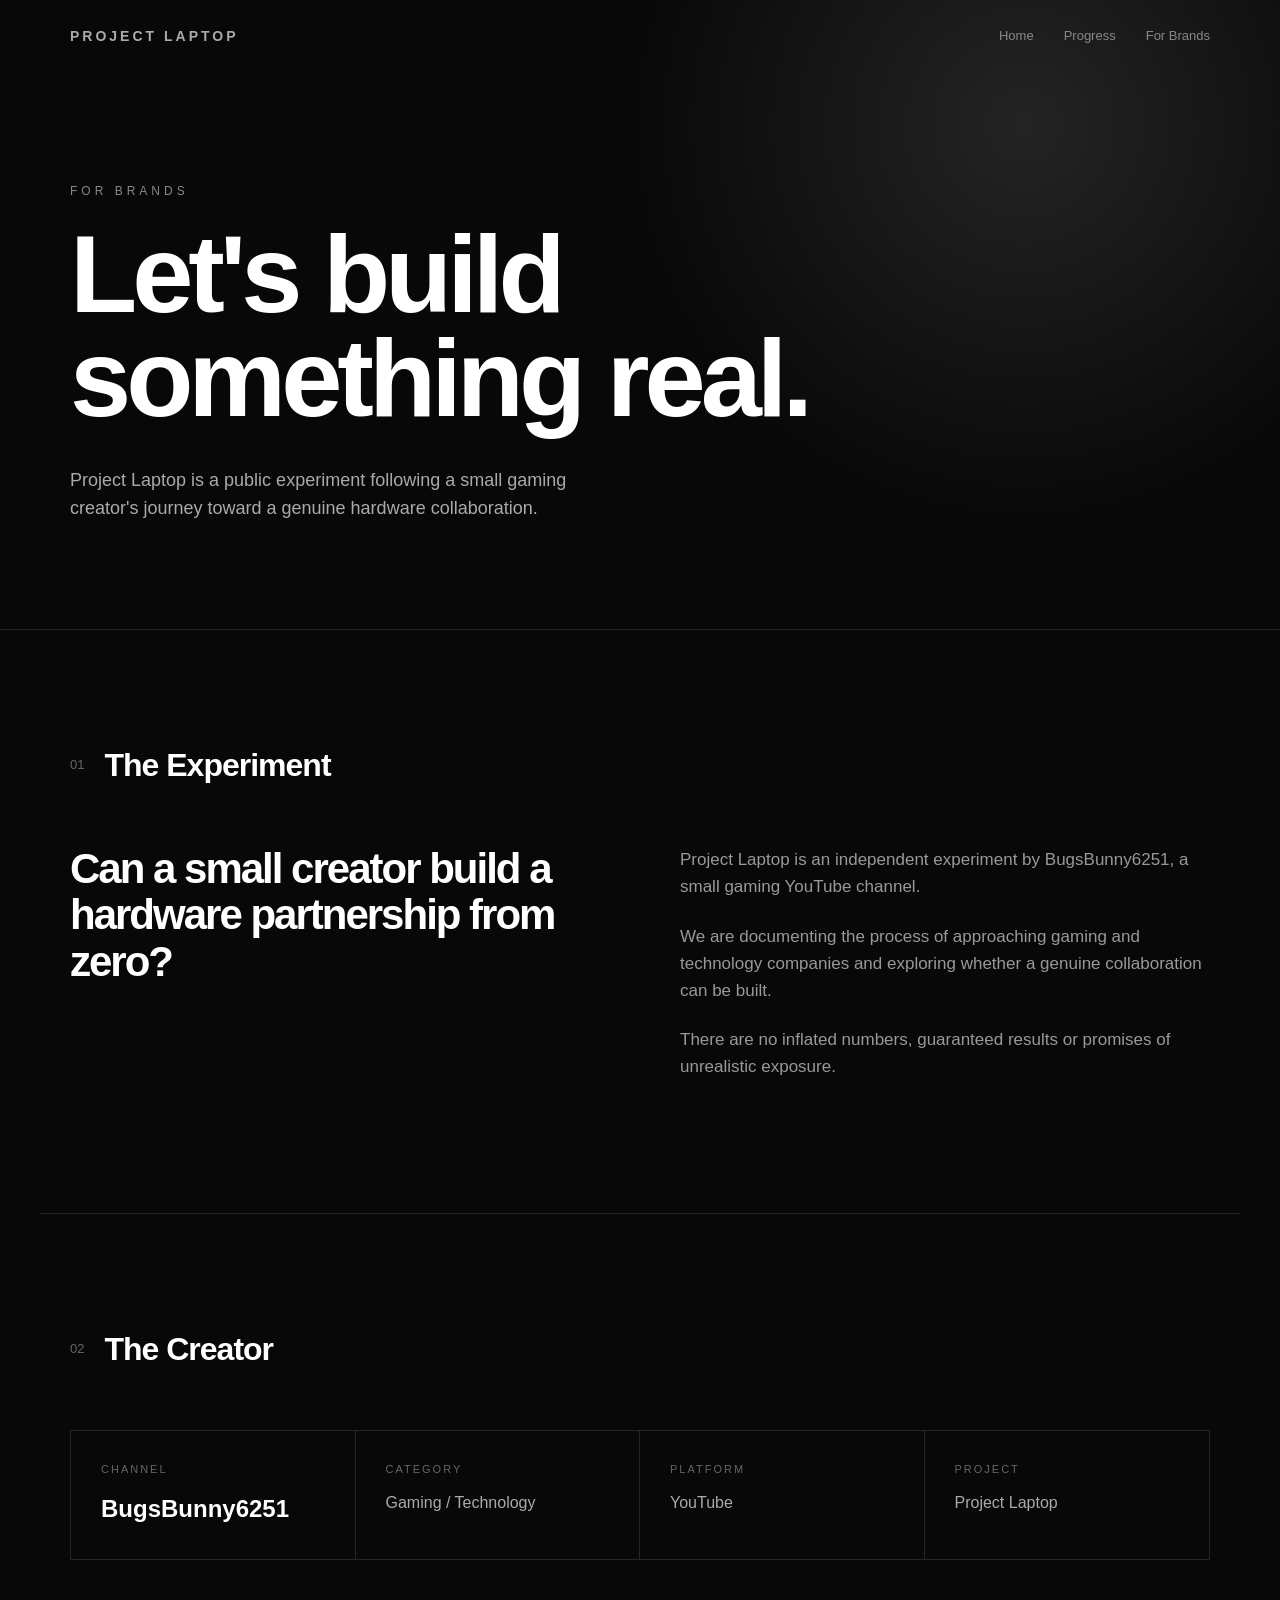
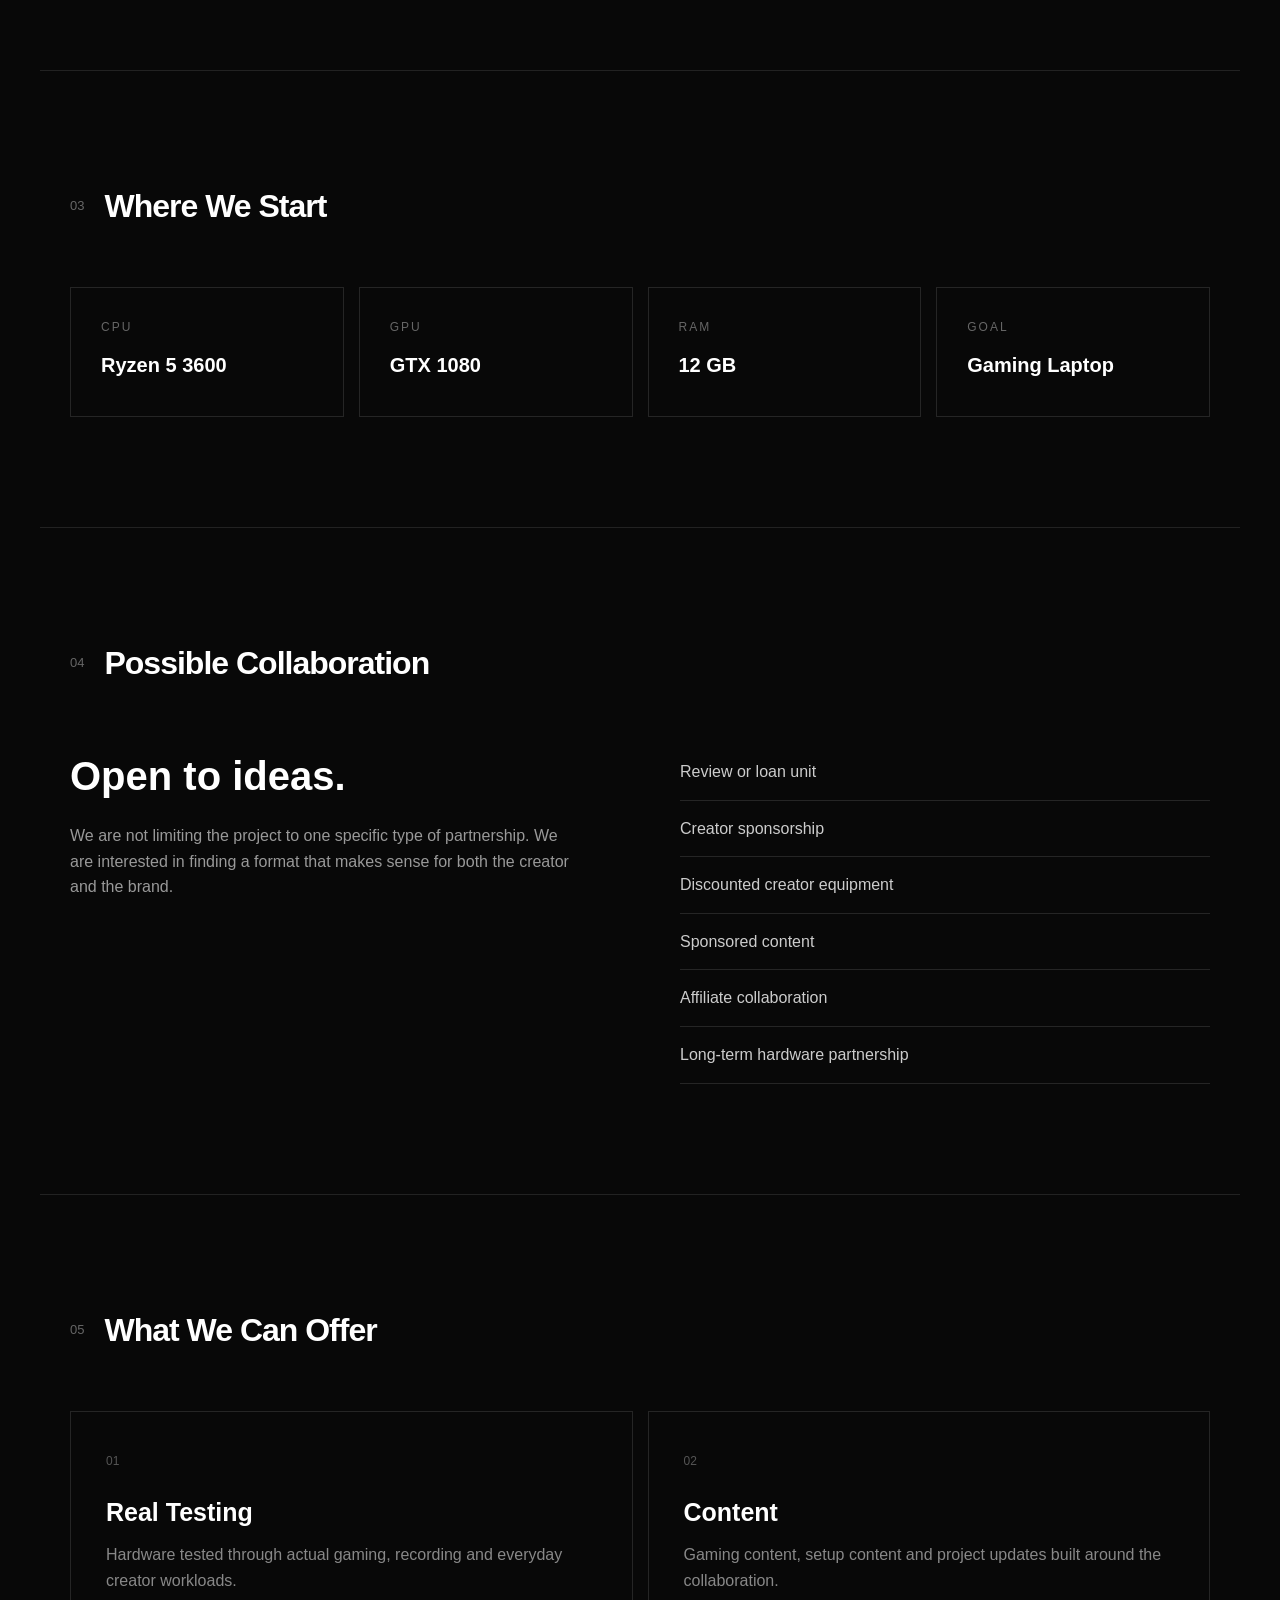
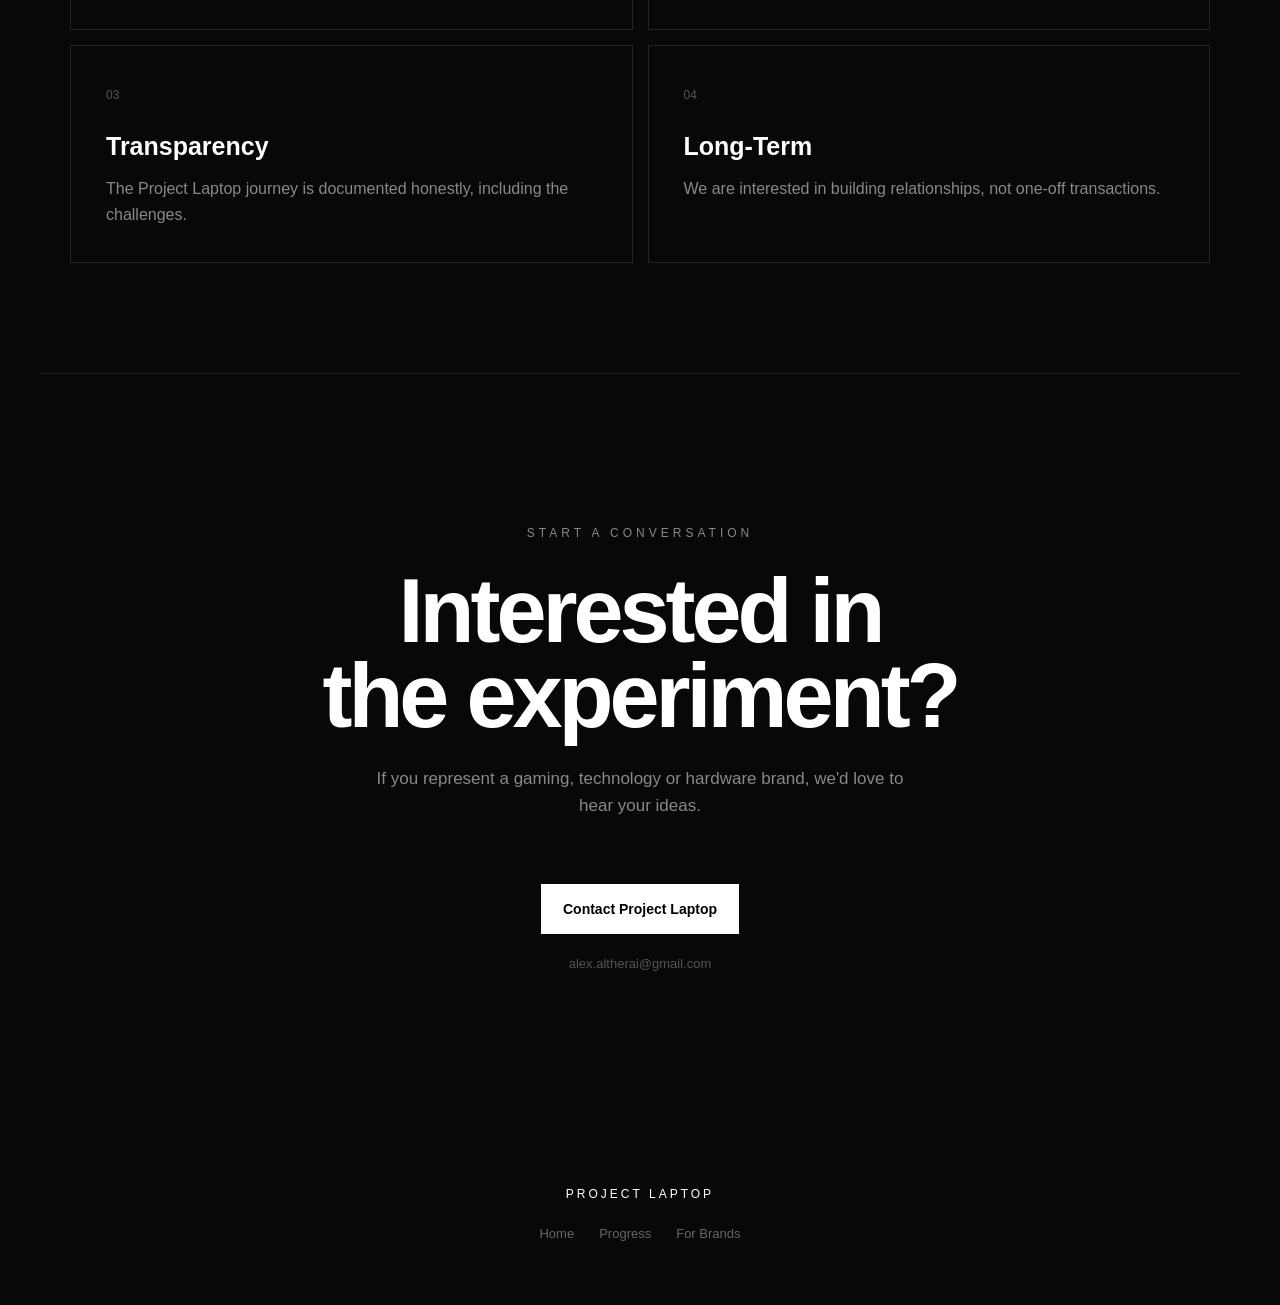
==== brands.html @ 0e4c595e "Add brand and progress pages" ====
<!DOCTYPE html>
<html lang="en">
<head>
    <meta charset="UTF-8">
    <meta name="viewport" content="width=device-width, initial-scale=1.0">

    <title>For Brands — Project Laptop</title>

    <meta
        name="description"
        content="Project Laptop — a small gaming creator looking to build genuine hardware collaborations."
    >

    <link rel="stylesheet" href="style.css">
</head>

<body>

    <header class="page-header">

        <nav class="navbar">
            <a href="index.html" class="logo">PROJECT LAPTOP</a>

            <div class="nav-links">
                <a href="index.html">Home</a>
                <a href="progress.html">Progress</a>
                <a href="brands.html">For Brands</a>
            </div>
        </nav>

        <div class="page-hero">

            <p class="eyebrow">FOR BRANDS</p>

            <h1>
                Let's build<br>
                something real.
            </h1>

            <p class="hero-text">
                Project Laptop is a public experiment following a small
                gaming creator's journey toward a genuine hardware
                collaboration.
            </p>

        </div>

    </header>


    <main>

        <!-- INTRO -->

        <section class="section">

            <div class="section-title">
                <span>01</span>
                <h2>The Experiment</h2>
            </div>

            <div class="two-column">

                <div>
                    <h3 class="large-heading">
                        Can a small creator build a hardware partnership
                        from zero?
                    </h3>
                </div>

                <div class="text-column">

                    <p>
                        Project Laptop is an independent experiment by
                        BugsBunny6251, a small gaming YouTube channel.
                    </p>

                    <p>
                        We are documenting the process of approaching
                        gaming and technology companies and exploring
                        whether a genuine collaboration can be built.
                    </p>

                    <p>
                        There are no inflated numbers, guaranteed results
                        or promises of unrealistic exposure.
                    </p>

                </div>

            </div>

        </section>


        <!-- CREATOR -->

        <section class="section">

            <div class="section-title">
                <span>02</span>
                <h2>The Creator</h2>
            </div>

            <div class="creator-card">

                <div>
                    <span class="card-label">CHANNEL</span>
                    <h3>BugsBunny6251</h3>
                </div>

                <div>
                    <span class="card-label">CATEGORY</span>
                    <p>Gaming / Technology</p>
                </div>

                <div>
                    <span class="card-label">PLATFORM</span>
                    <p>YouTube</p>
                </div>

                <div>
                    <span class="card-label">PROJECT</span>
                    <p>Project Laptop</p>
                </div>

            </div>

        </section>


        <!-- CURRENT SETUP -->

        <section class="section">

            <div class="section-title">
                <span>03</span>
                <h2>Where We Start</h2>
            </div>

            <div class="setup-grid">

                <div class="setup-card">
                    <span>CPU</span>
                    <strong>Ryzen 5 3600</strong>
                </div>

                <div class="setup-card">
                    <span>GPU</span>
                    <strong>GTX 1080</strong>
                </div>

                <div class="setup-card">
                    <span>RAM</span>
                    <strong>12 GB</strong>
                </div>

                <div class="setup-card">
                    <span>Goal</span>
                    <strong>Gaming Laptop</strong>
                </div>

            </div>

        </section>


        <!-- COLLABORATION -->

        <section class="section">

            <div class="section-title">
                <span>04</span>
                <h2>Possible Collaboration</h2>
            </div>

            <div class="target">

                <div>

                    <h3>Open to ideas.</h3>

                    <p>
                        We are not limiting the project to one specific
                        type of partnership. We are interested in finding
                        a format that makes sense for both the creator
                        and the brand.
                    </p>

                </div>

                <ul>

                    <li>Review or loan unit</li>
                    <li>Creator sponsorship</li>
                    <li>Discounted creator equipment</li>
                    <li>Sponsored content</li>
                    <li>Affiliate collaboration</li>
                    <li>Long-term hardware partnership</li>

                </ul>

            </div>

        </section>


        <!-- WHAT WE CAN OFFER -->

        <section class="section">

            <div class="section-title">
                <span>05</span>
                <h2>What We Can Offer</h2>
            </div>

            <div class="offer-grid">

                <div class="offer-card">
                    <span>01</span>
                    <h3>Real Testing</h3>
                    <p>
                        Hardware tested through actual gaming,
                        recording and everyday creator workloads.
                    </p>
                </div>

                <div class="offer-card">
                    <span>02</span>
                    <h3>Content</h3>
                    <p>
                        Gaming content, setup content and project
                        updates built around the collaboration.
                    </p>
                </div>

                <div class="offer-card">
                    <span>03</span>
                    <h3>Transparency</h3>
                    <p>
                        The Project Laptop journey is documented
                        honestly, including the challenges.
                    </p>
                </div>

                <div class="offer-card">
                    <span>04</span>
                    <h3>Long-Term</h3>
                    <p>
                        We are interested in building relationships,
                        not one-off transactions.
                    </p>
                </div>

            </div>

        </section>


        <!-- CONTACT -->

        <section class="contact-section">

            <p class="eyebrow">START A CONVERSATION</p>

            <h2>
                Interested in<br>
                the experiment?
            </h2>

            <p>
                If you represent a gaming, technology or hardware brand,
                we'd love to hear your ideas.
            </p>

            <a
                class="button"
                href="mailto:alex.altherai@gmail.com?subject=Project%20Laptop%20Collaboration"
            >
                Contact Project Laptop
            </a>

            <p class="email-display">
                alex.altherai@gmail.com
            </p>

        </section>

    </main>


    <footer>

        <p>PROJECT LAPTOP</p>

        <div class="footer-links">
            <a href="index.html">Home</a>
            <a href="progress.html">Progress</a>
            <a href="brands.html">For Brands</a>
        </div>

    </footer>

</body>
</html>
---- style.css ----
* {
    margin: 0;
    padding: 0;
    box-sizing: border-box;
}

html {
    scroll-behavior: smooth;
}

body {
    font-family: Arial, Helvetica, sans-serif;
    background: #080808;
    color: #ffffff;
    line-height: 1.6;
}

a {
    color: inherit;
    text-decoration: none;
}


/* HERO */

.hero {
    min-height: 100vh;
    background:
        radial-gradient(circle at 80% 20%, #242424 0%, transparent 35%),
        #080808;
    border-bottom: 1px solid #222;
}

.navbar {
    max-width: 1200px;
    margin: auto;
    padding: 25px 30px;

    display: flex;
    justify-content: space-between;
    align-items: center;
}

.logo {
    font-size: 14px;
    font-weight: 800;
    letter-spacing: 3px;
}

.navbar a {
    font-size: 14px;
    color: #aaa;
}

.navbar a:hover {
    color: #fff;
}

.hero-content {
    max-width: 1200px;
    margin: auto;
    padding: 150px 30px 100px;
}

.eyebrow {
    font-size: 12px;
    letter-spacing: 4px;
    color: #888;
    margin-bottom: 20px;
}

h1 {
    font-size: clamp(55px, 9vw, 110px);
    line-height: 0.95;
    letter-spacing: -5px;
    max-width: 900px;
}

.hero-text {
    max-width: 550px;
    margin-top: 35px;
    color: #aaa;
    font-size: 18px;
}

.button {
    display: inline-block;
    margin-top: 35px;
    padding: 14px 22px;

    background: #fff;
    color: #000;

    font-size: 14px;
    font-weight: bold;
}

.button:hover {
    background: #ddd;
}


/* SECTIONS */

.section {
    max-width: 1200px;
    margin: auto;
    padding: 110px 30px;
    border-bottom: 1px solid #222;
}

.section-title {
    display: flex;
    gap: 20px;
    align-items: center;
    margin-bottom: 55px;
}

.section-title span {
    color: #666;
    font-size: 13px;
}

.section-title h2 {
    font-size: 32px;
    letter-spacing: -1px;
}


/* SETUP */

.setup-grid {
    display: grid;
    grid-template-columns: repeat(4, 1fr);
    gap: 15px;
}

.setup-card {
    border: 1px solid #252525;
    padding: 30px;
    min-height: 130px;
}

.setup-card span {
    display: block;
    color: #666;
    font-size: 12px;
    text-transform: uppercase;
    letter-spacing: 2px;
    margin-bottom: 12px;
}

.setup-card strong {
    font-size: 20px;
}


/* TARGET */

.target {
    display: grid;
    grid-template-columns: 1fr 1fr;
    gap: 80px;
}

.target h3 {
    font-size: 40px;
    margin-bottom: 15px;
}

.target p {
    color: #999;
    max-width: 500px;
}

.target ul {
    list-style: none;
}

.target li {
    border-bottom: 1px solid #252525;
    padding: 15px 0;
    color: #ccc;
}


/* STATS */

.stats {
    display: grid;
    grid-template-columns: repeat(5, 1fr);
    border-top: 1px solid #252525;
    border-bottom: 1px solid #252525;
}

.stat {
    padding: 35px 20px;
    border-right: 1px solid #252525;
}

.stat:last-child {
    border-right: none;
}

.stat strong {
    display: block;
    font-size: 48px;
    letter-spacing: -2px;
}

.stat span {
    color: #777;
    font-size: 12px;
    text-transform: uppercase;
    letter-spacing: 1px;
}


/* TABLE */

.table-wrapper {
    overflow-x: auto;
}

table {
    width: 100%;
    border-collapse: collapse;
}

th,
td {
    text-align: left;
    padding: 20px 15px;
    border-bottom: 1px solid #252525;
}

th {
    color: #666;
    font-size: 11px;
    text-transform: uppercase;
    letter-spacing: 1px;
}

td {
    color: #ccc;
}


/* ABOUT */

.about {
    max-width: 850px;
    margin-left: auto;
    margin-right: auto;
}

.about p {
    color: #999;
    font-size: 18px;
    margin-bottom: 20px;
}


/* FOOTER */

footer {
    padding: 60px 30px;
    text-align: center;
    color: #666;
}

footer p {
    color: #fff;
    letter-spacing: 3px;
    font-size: 12px;
    margin-bottom: 10px;
}

footer a {
    font-size: 13px;
}


/* MOBILE */

@media (max-width: 800px) {

    .setup-grid {
        grid-template-columns: 1fr 1fr;
    }

    .target {
        grid-template-columns: 1fr;
        gap: 40px;
    }

    .stats {
        grid-template-columns: 1fr 1fr;
    }

    .stat {
        border-bottom: 1px solid #252525;
    }

    h1 {
        letter-spacing: -3px;
    }

}

@media (max-width: 500px) {

    .setup-grid {
        grid-template-columns: 1fr;
    }

    .stats {
        grid-template-columns: 1fr;
    }

    .hero-content {
        padding-top: 100px;
    }

    h1 {
        font-size: 55px;
    }

}
/* =========================================
   PROJECT LAPTOP - ADDITIONAL PAGES
========================================= */

.page-header {
    min-height: 70vh;
    background:
        radial-gradient(circle at 80% 20%, #242424 0%, transparent 35%),
        #080808;
    border-bottom: 1px solid #222;
}

.page-hero {
    max-width: 1200px;
    margin: auto;
    padding: 110px 30px 100px;
}

.nav-links {
    display: flex;
    gap: 30px;
}

.nav-links a {
    color: #888;
    font-size: 13px;
}

.nav-links a:hover {
    color: #fff;
}

.two-column {
    display: grid;
    grid-template-columns: 1fr 1fr;
    gap: 80px;
}

.large-heading {
    font-size: 42px;
    line-height: 1.1;
    letter-spacing: -2px;
}

.text-column p {
    color: #999;
    font-size: 17px;
    margin-bottom: 22px;
}

.creator-card {
    display: grid;
    grid-template-columns: repeat(4, 1fr);
    border: 1px solid #252525;
}

.creator-card > div {
    padding: 30px;
    border-right: 1px solid #252525;
}

.creator-card > div:last-child {
    border-right: none;
}

.creator-card h3 {
    font-size: 24px;
}

.creator-card p {
    color: #aaa;
}

.card-label {
    display: block;
    color: #666;
    font-size: 11px;
    text-transform: uppercase;
    letter-spacing: 2px;
    margin-bottom: 12px;
}

.offer-grid {
    display: grid;
    grid-template-columns: repeat(2, 1fr);
    gap: 15px;
}

.offer-card {
    border: 1px solid #252525;
    padding: 35px;
}

.offer-card > span {
    color: #555;
    font-size: 12px;
}

.offer-card h3 {
    margin: 20px 0 10px;
    font-size: 25px;
}

.offer-card p {
    color: #888;
}

.contact-section {
    text-align: center;
    max-width: 900px;
    margin: auto;
    padding: 150px 30px;
}

.contact-section h2 {
    font-size: clamp(50px, 8vw, 90px);
    line-height: .95;
    letter-spacing: -4px;
    margin: 25px 0;
}

.contact-section > p:not(.eyebrow):not(.email-display) {
    max-width: 550px;
    margin: 0 auto 30px;
    color: #888;
    font-size: 17px;
}

.email-display {
    margin-top: 20px;
    color: #555;
    font-size: 13px;
}

.footer-links {
    display: flex;
    justify-content: center;
    gap: 25px;
    margin-top: 20px;
}

.footer-links a {
    color: #666;
    font-size: 13px;
}

.footer-links a:hover {
    color: #fff;
}

.timeline {
    border-left: 1px solid #333;
    margin-left: 10px;
}

.timeline-item {
    display: grid;
    grid-template-columns: 60px 1fr;
    gap: 25px;
    padding: 0 0 55px 30px;
    position: relative;
}

.timeline-item > span {
    position: absolute;
    left: -11px;
    top: 0;

    width: 21px;
    height: 21px;

    display: flex;
    justify-content: center;
    align-items: center;

    background: #080808;
    border: 1px solid #555;

    font-size: 8px;
}

.timeline-item h3 {
    font-size: 22px;
    margin-bottom: 5px;
}

.timeline-item p {
    color: #777;
}


/* RESPONSIVE */

@media (max-width: 800px) {

    .nav-links {
        gap: 12px;
    }

    .two-column {
        grid-template-columns: 1fr;
        gap: 40px;
    }

    .creator-card {
        grid-template-columns: 1fr 1fr;
    }

    .creator-card > div:nth-child(2) {
        border-right: none;
    }

    .creator-card > div:nth-child(-n+2) {
        border-bottom: 1px solid #252525;
    }

    .offer-grid {
        grid-template-columns: 1fr;
    }

}

@media (max-width: 500px) {

    .navbar {
        align-items: flex-start;
    }

    .nav-links {
        flex-direction: column;
        gap: 5px;
        text-align: right;
    }

    .page-hero {
        padding-top: 80px;
    }

    .creator-card {
        grid-template-columns: 1fr;
    }

    .creator-card > div {
        border-right: none;
        border-bottom: 1px solid #252525;
    }

    .creator-card > div:last-child {
        border-bottom: none;
    }

}
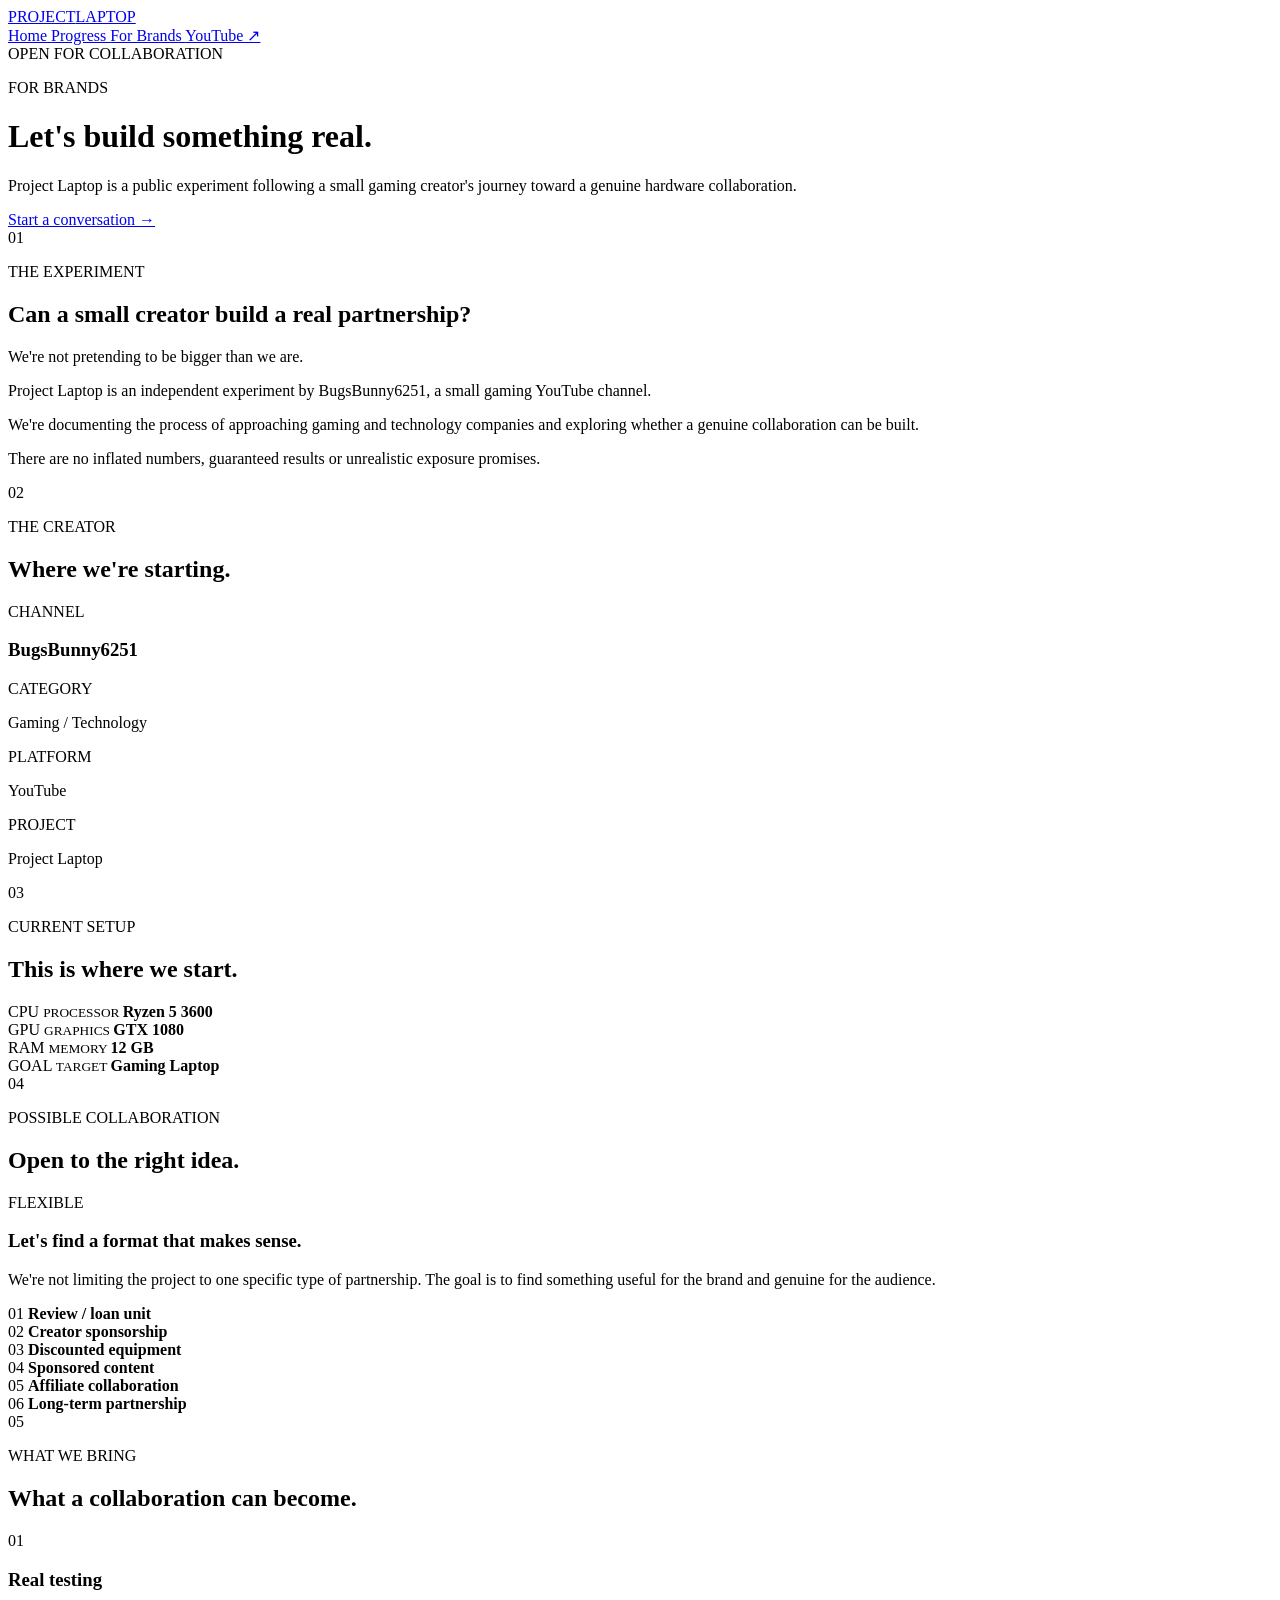
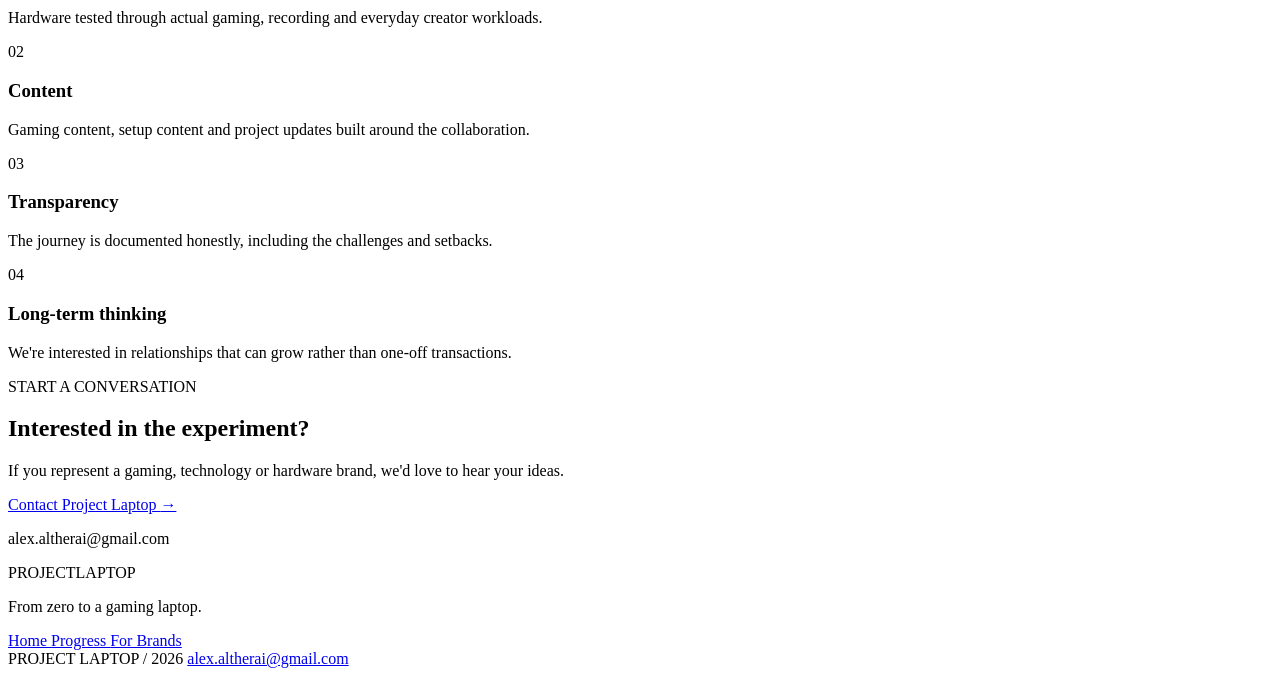
==== commit 6c81928d: "Project Laptop V2 redesign and live dashboard" ====
--- a/brands.html
+++ b/brands.html
@@ -1,48 +1,73 @@
-<!DOCTYPE html>
-<html lang="en">
-<head>
-    <meta charset="UTF-8">
-    <meta name="viewport" content="width=device-width, initial-scale=1.0">
-
-    <title>For Brands — Project Laptop</title>
-
-    <meta
-        name="description"
-        content="Project Laptop — a small gaming creator looking to build genuine hardware collaborations."
-    >
-
-    <link rel="stylesheet" href="style.css">
 </head>
 
+
 <body>
 
+
     <header class="page-header">
 
         <nav class="navbar">
-            <a href="index.html" class="logo">PROJECT LAPTOP</a>
+
+            <a href="index.html" class="logo">
+                PROJECT<span>LAPTOP</span>
+            </a>
 
             <div class="nav-links">
-                <a href="index.html">Home</a>
-                <a href="progress.html">Progress</a>
-                <a href="brands.html">For Brands</a>
-            </div>
+
+                <a href="index.html">
+                    Home
+                </a>
+
+                <a href="progress.html">
+                    Progress
+                </a>
+
+                <a href="brands.html" class="active">
+                    For Brands
+                </a>
+
+                <a
+                    href="https://www.youtube.com/@bugsbunny6251"
+                    target="_blank"
+                    rel="noopener noreferrer"
+                >
+                    YouTube ↗
+                </a>
+
+            </div>
+
         </nav>
 
+
         <div class="page-hero">
 
-            <p class="eyebrow">FOR BRANDS</p>
+            <div class="hero-badge">
+                OPEN FOR COLLABORATION
+            </div>
+
+            <p class="eyebrow">
+                FOR BRANDS
+            </p>
 
             <h1>
-                Let's build<br>
-                something real.
+                Let's build
+                <span>something real.</span>
             </h1>
 
             <p class="hero-text">
-                Project Laptop is a public experiment following a small
-                gaming creator's journey toward a genuine hardware
-                collaboration.
+                Project Laptop is a public experiment following
+                a small gaming creator's journey toward a genuine
+                hardware collaboration.
             </p>
 
+            <a
+                class="button button-primary"
+                href="mailto:alex.altherai@gmail.com?subject=Project%20Laptop%20Collaboration"
+            >
+                Start a conversation
+                <span>→</span>
+            </a>
+
         </div>
 
     </header>
@@ -50,23 +75,44 @@
 
     <main>
 
-        <!-- INTRO -->
+
+        <!-- EXPERIMENT -->
 
         <section class="section">
 
             <div class="section-title">
-                <span>01</span>
-                <h2>The Experiment</h2>
-            </div>
+
+                <div class="section-number">
+                    01
+                </div>
+
+                <div>
+
+                    <p class="eyebrow">
+                        THE EXPERIMENT
+                    </p>
+
+                    <h2>
+                        Can a small creator
+                        build a real partnership?
+                    </h2>
+
+                </div>
+
+            </div>
+
 
             <div class="two-column">
 
                 <div>
-                    <h3 class="large-heading">
-                        Can a small creator build a hardware partnership
-                        from zero?
-                    </h3>
-                </div>
+
+                    <p class="large-heading">
+                        We're not pretending
+                        to be bigger than we are.
+                    </p>
+
+                </div>
+
 
                 <div class="text-column">
 
@@ -76,14 +122,14 @@
                     </p>
 
                     <p>
-                        We are documenting the process of approaching
+                        We're documenting the process of approaching
                         gaming and technology companies and exploring
                         whether a genuine collaboration can be built.
                     </p>
 
                     <p>
                         There are no inflated numbers, guaranteed results
-                        or promises of unrealistic exposure.
+                        or unrealistic exposure promises.
                     </p>
 
                 </div>
@@ -98,30 +144,77 @@
         <section class="section">
 
             <div class="section-title">
-                <span>02</span>
-                <h2>The Creator</h2>
-            </div>
+
+                <div class="section-number">
+                    02
+                </div>
+
+                <div>
+
+                    <p class="eyebrow">
+                        THE CREATOR
+                    </p>
+
+                    <h2>
+                        Where we're starting.
+                    </h2>
+
+                </div>
+
+            </div>
+
 
             <div class="creator-card">
 
                 <div>
-                    <span class="card-label">CHANNEL</span>
-                    <h3>BugsBunny6251</h3>
-                </div>
-
-                <div>
-                    <span class="card-label">CATEGORY</span>
-                    <p>Gaming / Technology</p>
-                </div>
-
-                <div>
-                    <span class="card-label">PLATFORM</span>
-                    <p>YouTube</p>
-                </div>
-
-                <div>
-                    <span class="card-label">PROJECT</span>
-                    <p>Project Laptop</p>
+
+                    <span class="card-label">
+                        CHANNEL
+                    </span>
+
+                    <h3>
+                        BugsBunny6251
+                    </h3>
+
+                </div>
+
+
+                <div>
+
+                    <span class="card-label">
+                        CATEGORY
+                    </span>
+
+                    <p>
+                        Gaming / Technology
+                    </p>
+
+                </div>
+
+
+                <div>
+
+                    <span class="card-label">
+                        PLATFORM
+                    </span>
+
+                    <p>
+                        YouTube
+                    </p>
+
+                </div>
+
+
+                <div>
+
+                    <span class="card-label">
+                        PROJECT
+                    </span>
+
+                    <p>
+                        Project Laptop
+                    </p>
+
                 </div>
 
             </div>
@@ -134,30 +227,93 @@
         <section class="section">
 
             <div class="section-title">
-                <span>03</span>
-                <h2>Where We Start</h2>
-            </div>
+
+                <div class="section-number">
+                    03
+                </div>
+
+                <div>
+
+                    <p class="eyebrow">
+                        CURRENT SETUP
+                    </p>
+
+                    <h2>
+                        This is where we start.
+                    </h2>
+
+                </div>
+
+            </div>
+
 
             <div class="setup-grid">
 
                 <div class="setup-card">
-                    <span>CPU</span>
-                    <strong>Ryzen 5 3600</strong>
-                </div>
+
+                    <span class="setup-icon">
+                        CPU
+                    </span>
+
+                    <small>
+                        PROCESSOR
+                    </small>
+
+                    <strong>
+                        Ryzen 5 3600
+                    </strong>
+
+                </div>
+
 
                 <div class="setup-card">
-                    <span>GPU</span>
-                    <strong>GTX 1080</strong>
-                </div>
+
+                    <span class="setup-icon">
+                        GPU
+                    </span>
+
+                    <small>
+                        GRAPHICS
+                    </small>
+
+                    <strong>
+                        GTX 1080
+                    </strong>
+
+                </div>
+
 
                 <div class="setup-card">
-                    <span>RAM</span>
-                    <strong>12 GB</strong>
-                </div>
-
-                <div class="setup-card">
-                    <span>Goal</span>
-                    <strong>Gaming Laptop</strong>
+
+                    <span class="setup-icon">
+                        RAM
+                    </span>
+
+                    <small>
+                        MEMORY
+                    </small>
+
+                    <strong>
+                        12 GB
+                    </strong>
+
+                </div>
+
+
+                <div class="setup-card highlight-card">
+
+                    <span class="setup-icon">
+                        GOAL
+                    </span>
+
+                    <small>
+                        TARGET
+                    </small>
+
+                    <strong>
+                        Gaming Laptop
+                    </strong>
+
                 </div>
 
             </div>
@@ -170,87 +326,233 @@
         <section class="section">
 
             <div class="section-title">
-                <span>04</span>
-                <h2>Possible Collaboration</h2>
-            </div>
-
-            <div class="target">
-
-                <div>
-
-                    <h3>Open to ideas.</h3>
-
-                    <p>
-                        We are not limiting the project to one specific
-                        type of partnership. We are interested in finding
-                        a format that makes sense for both the creator
-                        and the brand.
-                    </p>
-
-                </div>
-
-                <ul>
-
-                    <li>Review or loan unit</li>
-                    <li>Creator sponsorship</li>
-                    <li>Discounted creator equipment</li>
-                    <li>Sponsored content</li>
-                    <li>Affiliate collaboration</li>
-                    <li>Long-term hardware partnership</li>
-
-                </ul>
+
+                <div class="section-number">
+                    04
+                </div>
+
+                <div>
+
+                    <p class="eyebrow">
+                        POSSIBLE COLLABORATION
+                    </p>
+
+                    <h2>
+                        Open to the right idea.
+                    </h2>
+
+                </div>
+
+            </div>
+
+
+            <div class="target-layout">
+
+                <div class="target-intro">
+
+                    <div class="target-tag">
+                        FLEXIBLE
+                    </div>
+
+                    <h3>
+                        Let's find a format
+                        that makes sense.
+                    </h3>
+
+                    <p>
+                        We're not limiting the project to one specific
+                        type of partnership. The goal is to find something
+                        useful for the brand and genuine for the audience.
+                    </p>
+
+                </div>
+
+
+                <div class="spec-list">
+
+                    <div class="spec-row">
+
+                        <span>
+                            01
+                        </span>
+
+                        <strong>
+                            Review / loan unit
+                        </strong>
+
+                    </div>
+
+
+                    <div class="spec-row">
+
+                        <span>
+                            02
+                        </span>
+
+                        <strong>
+                            Creator sponsorship
+                        </strong>
+
+                    </div>
+
+
+                    <div class="spec-row">
+
+                        <span>
+                            03
+                        </span>
+
+                        <strong>
+                            Discounted equipment
+                        </strong>
+
+                    </div>
+
+
+                    <div class="spec-row">
+
+                        <span>
+                            04
+                        </span>
+
+                        <strong>
+                            Sponsored content
+                        </strong>
+
+                    </div>
+
+
+                    <div class="spec-row">
+
+                        <span>
+                            05
+                        </span>
+
+                        <strong>
+                            Affiliate collaboration
+                        </strong>
+
+                    </div>
+
+
+                    <div class="spec-row">
+
+                        <span>
+                            06
+                        </span>
+
+                        <strong>
+                            Long-term partnership
+                        </strong>
+
+                    </div>
+
+                </div>
 
             </div>
 
         </section>
 
 
-        <!-- WHAT WE CAN OFFER -->
+        <!-- VALUE -->
 
         <section class="section">
 
             <div class="section-title">
-                <span>05</span>
-                <h2>What We Can Offer</h2>
-            </div>
+
+                <div class="section-number">
+                    05
+                </div>
+
+                <div>
+
+                    <p class="eyebrow">
+                        WHAT WE BRING
+                    </p>
+
+                    <h2>
+                        What a collaboration can become.
+                    </h2>
+
+                </div>
+
+            </div>
+
 
             <div class="offer-grid">
 
+
                 <div class="offer-card">
-                    <span>01</span>
-                    <h3>Real Testing</h3>
+
+                    <span>
+                        01
+                    </span>
+
+                    <h3>
+                        Real testing
+                    </h3>
+
                     <p>
                         Hardware tested through actual gaming,
                         recording and everyday creator workloads.
                     </p>
-                </div>
+
+                </div>
+
 
                 <div class="offer-card">
-                    <span>02</span>
-                    <h3>Content</h3>
+
+                    <span>
+                        02
+                    </span>
+
+                    <h3>
+                        Content
+                    </h3>
+
                     <p>
                         Gaming content, setup content and project
                         updates built around the collaboration.
                     </p>
-                </div>
+
+                </div>
+
 
                 <div class="offer-card">
-                    <span>03</span>
-                    <h3>Transparency</h3>
-                    <p>
-                        The Project Laptop journey is documented
-                        honestly, including the challenges.
-                    </p>
-                </div>
+
+                    <span>
+                        03
+                    </span>
+
+                    <h3>
+                        Transparency
+                    </h3>
+
+                    <p>
+                        The journey is documented honestly,
+                        including the challenges and setbacks.
+                    </p>
+
+                </div>
+
 
                 <div class="offer-card">
-                    <span>04</span>
-                    <h3>Long-Term</h3>
-                    <p>
-                        We are interested in building relationships,
-                        not one-off transactions.
-                    </p>
-                </div>
+
+                    <span>
+                        04
+                    </span>
+
+                    <h3>
+                        Long-term thinking
+                    </h3>
+
+                    <p>
+                        We're interested in relationships that can
+                        grow rather than one-off transactions.
+                    </p>
+
+                </div>
+
 
             </div>
 
@@ -261,11 +563,13 @@
 
         <section class="contact-section">
 
-            <p class="eyebrow">START A CONVERSATION</p>
+            <div class="hero-badge">
+                START A CONVERSATION
+            </div>
 
             <h2>
-                Interested in<br>
-                the experiment?
+                Interested in
+                <span>the experiment?</span>
             </h2>
 
             <p>
@@ -274,10 +578,11 @@
             </p>
 
             <a
-                class="button"
+                class="button button-primary"
                 href="mailto:alex.altherai@gmail.com?subject=Project%20Laptop%20Collaboration"
             >
                 Contact Project Laptop
+                <span>→</span>
             </a>
 
             <p class="email-display">
@@ -286,20 +591,61 @@
 
         </section>
 
+
     </main>
 
 
     <footer>
 
-        <p>PROJECT LAPTOP</p>
-
-        <div class="footer-links">
-            <a href="index.html">Home</a>
-            <a href="progress.html">Progress</a>
-            <a href="brands.html">For Brands</a>
+        <div class="footer-main">
+
+            <div>
+
+                <div class="logo">
+                    PROJECT<span>LAPTOP</span>
+                </div>
+
+                <p>
+                    From zero to a gaming laptop.
+                </p>
+
+            </div>
+
+
+            <div class="footer-links">
+
+                <a href="index.html">
+                    Home
+                </a>
+
+                <a href="progress.html">
+                    Progress
+                </a>
+
+                <a href="brands.html">
+                    For Brands
+                </a>
+
+            </div>
+
         </div>
 
+
+        <div class="footer-bottom">
+
+            <span>
+                PROJECT LAPTOP / 2026
+            </span>
+
+            <a href="mailto:alex.altherai@gmail.com">
+                alex.altherai@gmail.com
+            </a>
+
+        </div>
+
     </footer>
 
+
 </body>
+
 </html>
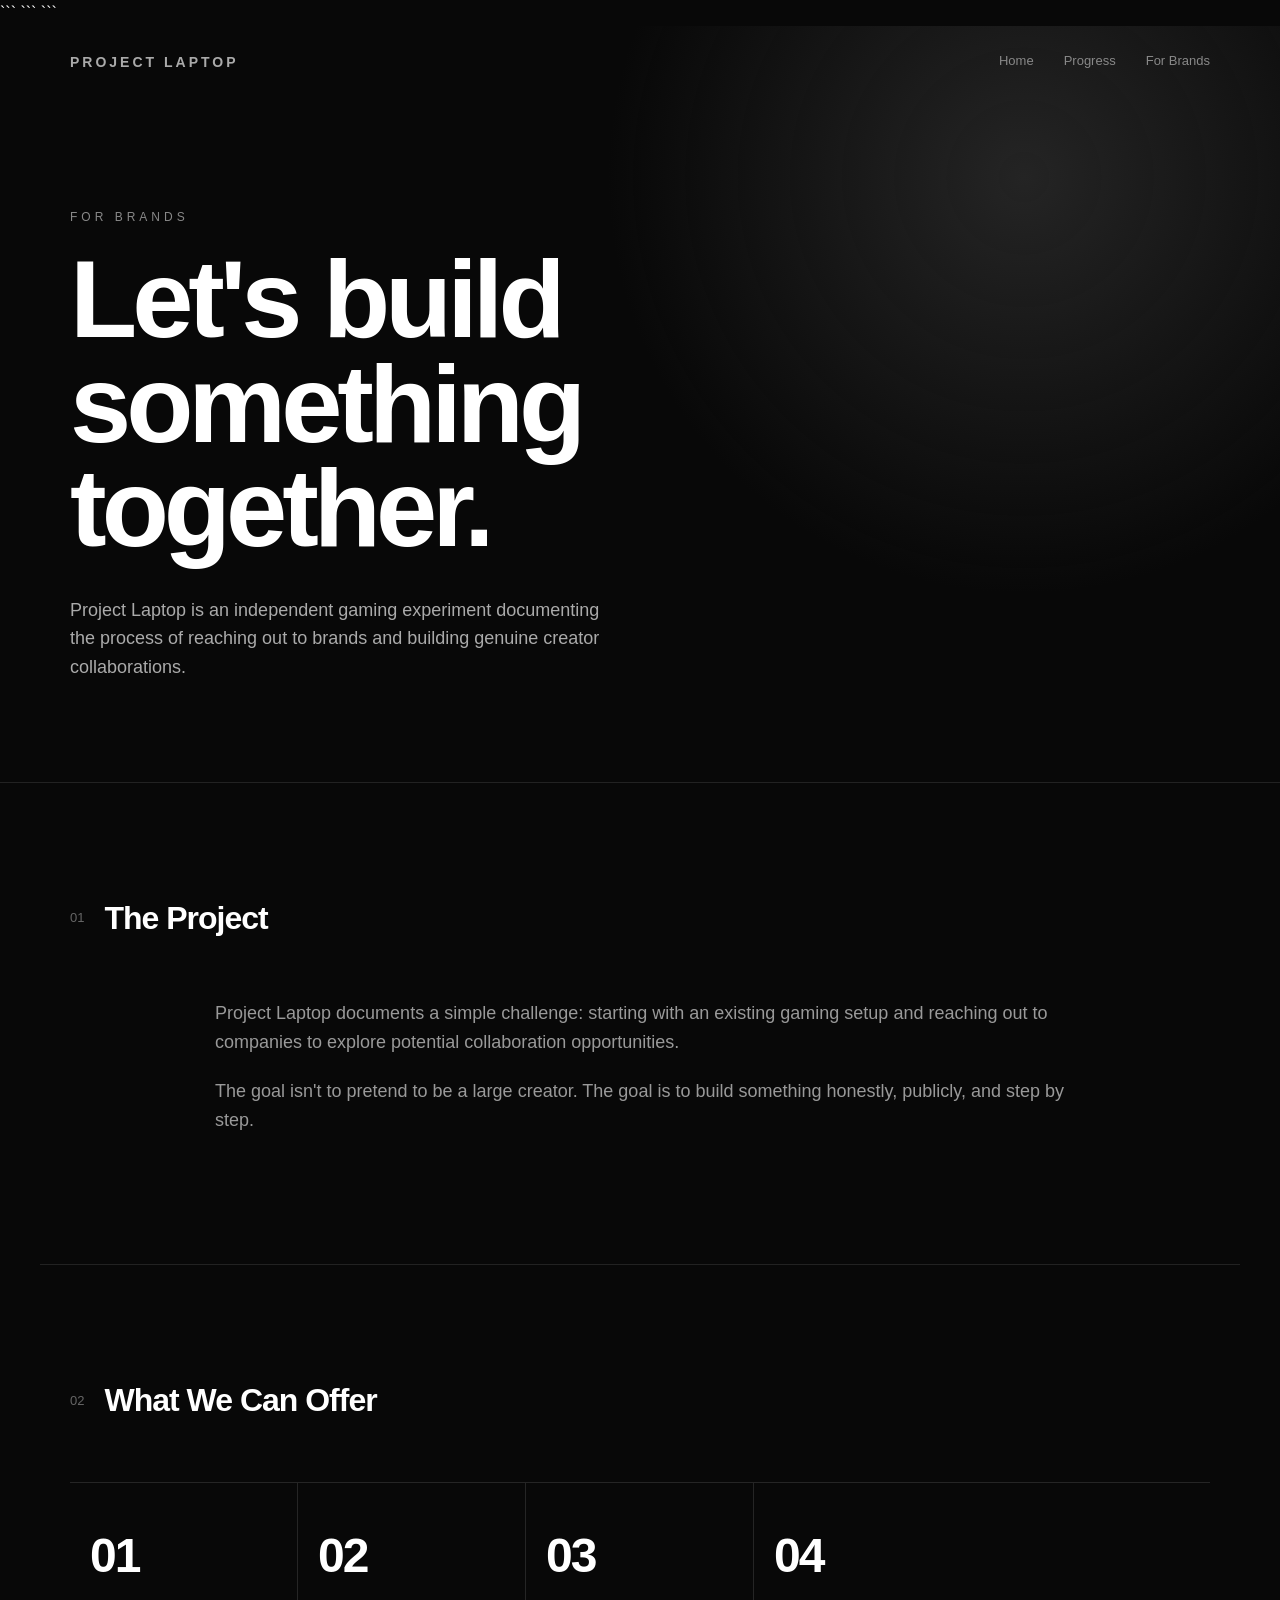
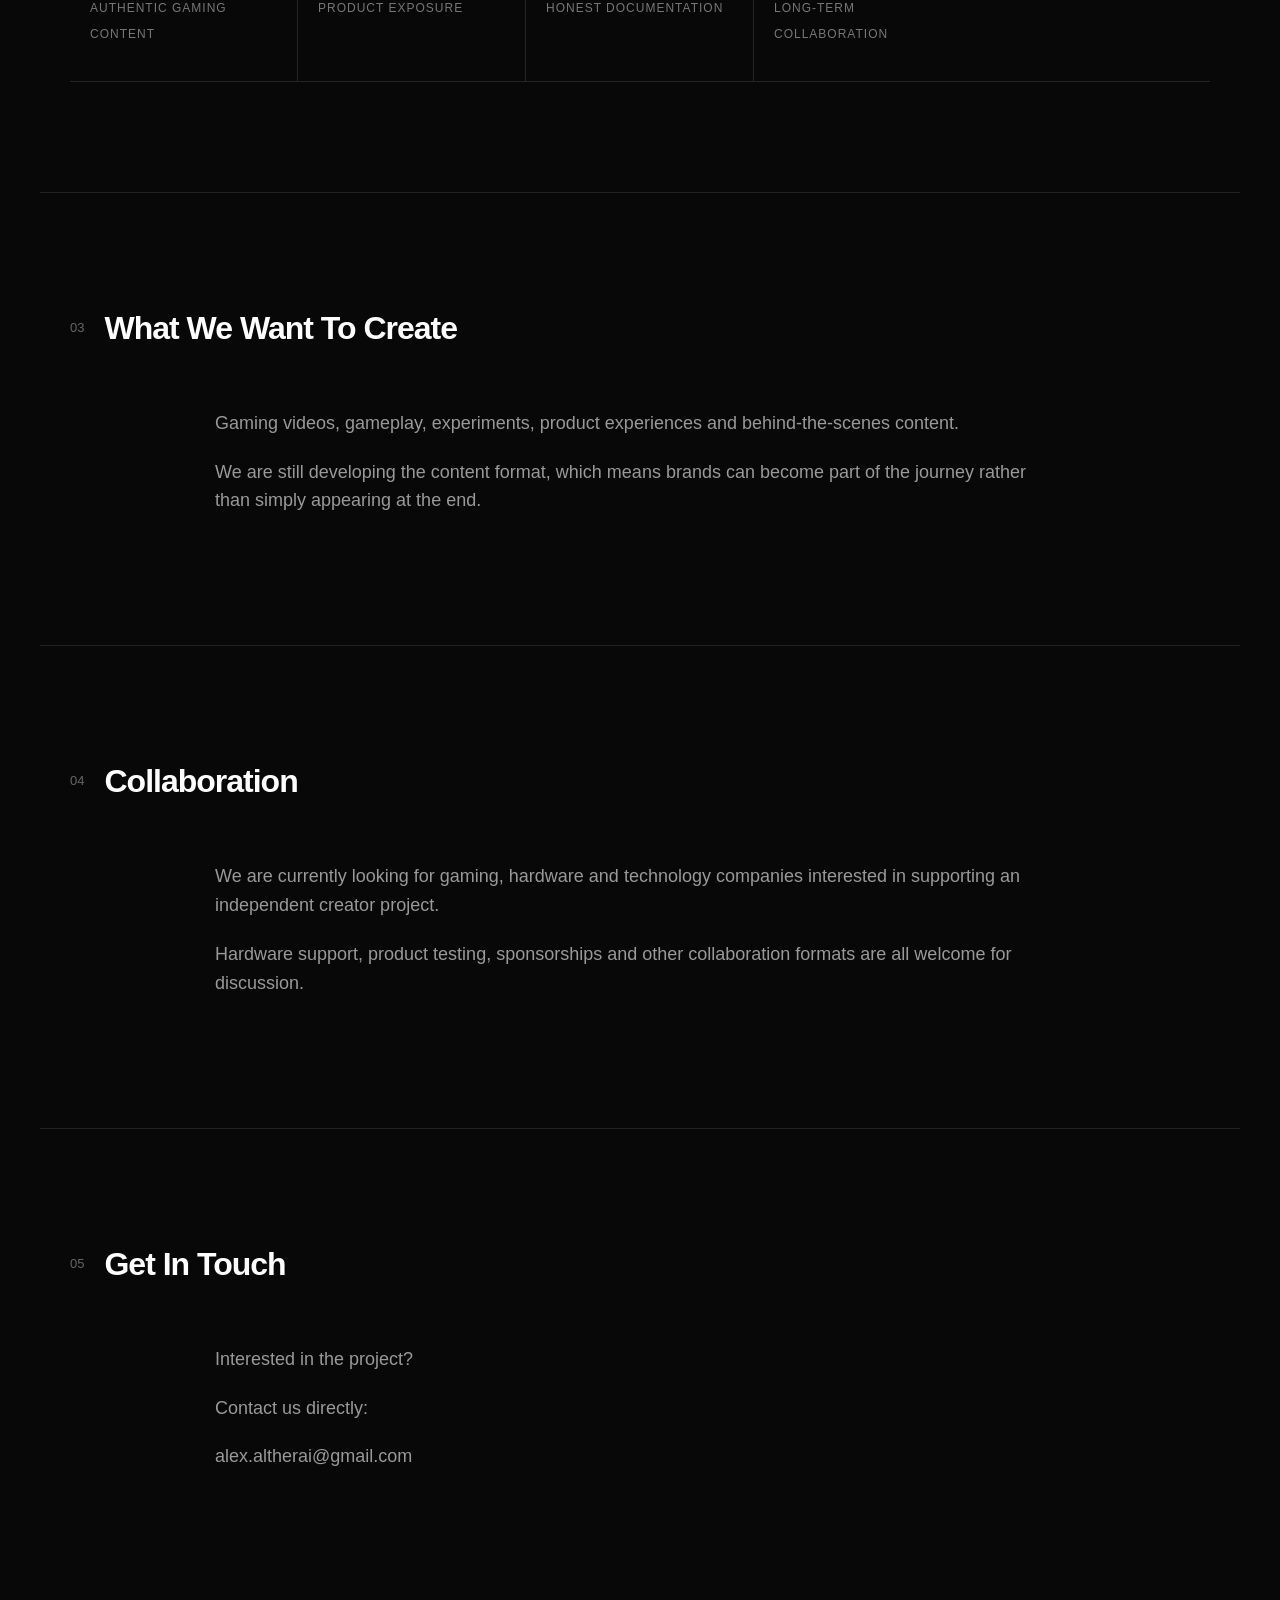
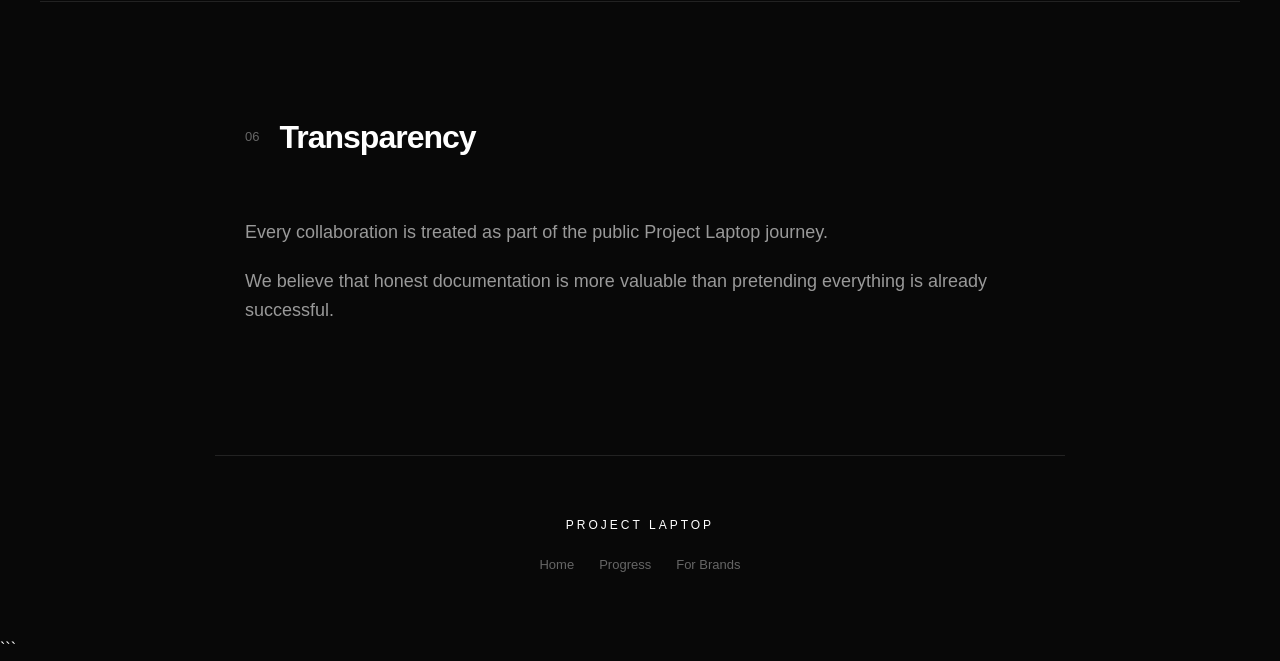
==== commit a5ac12b4: "Rebuild brands page" ====
--- a/brands.html
+++ b/brands.html
@@ -1,651 +1,312 @@
+<!DOCTYPE html>
+
+<html lang="en">
+
+<head>
+    <meta charset="UTF-8">
+
+```
+<meta name="viewport" content="width=device-width, initial-scale=1.0">
+
+<title>For Brands — Project Laptop</title>
+
+<meta
+    name="description"
+    content="Project Laptop — a transparent gaming collaboration experiment."
+>
+
+<link rel="stylesheet" href="./style.css">
+```
+
 </head>
 
-
 <body>
 
-
-    <header class="page-header">
-
-        <nav class="navbar">
-
-            <a href="index.html" class="logo">
-                PROJECT<span>LAPTOP</span>
+```
+<!-- HEADER -->
+
+<header class="page-header">
+
+    <nav class="navbar">
+
+        <a href="./index.html" class="logo">
+            PROJECT LAPTOP
+        </a>
+
+        <div class="nav-links">
+
+            <a href="./index.html">
+                Home
             </a>
 
-            <div class="nav-links">
-
-                <a href="index.html">
-                    Home
+            <a href="./progress.html">
+                Progress
+            </a>
+
+            <a href="./brands.html" class="active">
+                For Brands
+            </a>
+
+        </div>
+
+    </nav>
+
+
+    <div class="page-hero">
+
+        <p class="eyebrow">
+            FOR BRANDS
+        </p>
+
+        <h1>
+            Let's build<br>
+            something together.
+        </h1>
+
+        <p class="hero-text">
+            Project Laptop is an independent gaming experiment
+            documenting the process of reaching out to brands
+            and building genuine creator collaborations.
+        </p>
+
+    </div>
+
+</header>
+
+
+<main>
+
+    <!-- INTRO -->
+
+    <section class="section">
+
+        <div class="section-title">
+            <span>01</span>
+            <h2>The Project</h2>
+        </div>
+
+        <div class="about">
+
+            <p>
+                Project Laptop documents a simple challenge:
+                starting with an existing gaming setup and
+                reaching out to companies to explore potential
+                collaboration opportunities.
+            </p>
+
+            <p>
+                The goal isn't to pretend to be a large creator.
+                The goal is to build something honestly, publicly,
+                and step by step.
+            </p>
+
+        </div>
+
+    </section>
+
+
+    <!-- WHAT WE OFFER -->
+
+    <section class="section">
+
+        <div class="section-title">
+            <span>02</span>
+            <h2>What We Can Offer</h2>
+        </div>
+
+        <div class="stats">
+
+            <div class="stat">
+
+                <strong>01</strong>
+
+                <span>
+                    Authentic gaming content
+                </span>
+
+            </div>
+
+
+            <div class="stat">
+
+                <strong>02</strong>
+
+                <span>
+                    Product exposure
+                </span>
+
+            </div>
+
+
+            <div class="stat">
+
+                <strong>03</strong>
+
+                <span>
+                    Honest documentation
+                </span>
+
+            </div>
+
+
+            <div class="stat">
+
+                <strong>04</strong>
+
+                <span>
+                    Long-term collaboration
+                </span>
+
+            </div>
+
+        </div>
+
+    </section>
+
+
+    <!-- CONTENT -->
+
+    <section class="section">
+
+        <div class="section-title">
+            <span>03</span>
+            <h2>What We Want To Create</h2>
+        </div>
+
+        <div class="about">
+
+            <p>
+                Gaming videos, gameplay, experiments, product
+                experiences and behind-the-scenes content.
+            </p>
+
+            <p>
+                We are still developing the content format,
+                which means brands can become part of the
+                journey rather than simply appearing at the end.
+            </p>
+
+        </div>
+
+    </section>
+
+
+    <!-- COLLABORATION -->
+
+    <section class="section">
+
+        <div class="section-title">
+            <span>04</span>
+            <h2>Collaboration</h2>
+        </div>
+
+        <div class="about">
+
+            <p>
+                We are currently looking for gaming,
+                hardware and technology companies interested
+                in supporting an independent creator project.
+            </p>
+
+            <p>
+                Hardware support, product testing,
+                sponsorships and other collaboration formats
+                are all welcome for discussion.
+            </p>
+
+        </div>
+
+    </section>
+
+
+    <!-- CONTACT -->
+
+    <section class="section">
+
+        <div class="section-title">
+            <span>05</span>
+            <h2>Get In Touch</h2>
+        </div>
+
+        <div class="about">
+
+            <p>
+                Interested in the project?
+            </p>
+
+            <p>
+                Contact us directly:
+            </p>
+
+            <p>
+                <a
+                    href="mailto:alex.altherai@gmail.com"
+                    class="contact-email"
+                >
+                    alex.altherai@gmail.com
                 </a>
-
-                <a href="progress.html">
-                    Progress
-                </a>
-
-                <a href="brands.html" class="active">
-                    For Brands
-                </a>
-
-                <a
-                    href="https://www.youtube.com/@bugsbunny6251"
-                    target="_blank"
-                    rel="noopener noreferrer"
-                >
-                    YouTube ↗
-                </a>
-
-            </div>
-
-        </nav>
-
-
-        <div class="page-hero">
-
-            <div class="hero-badge">
-                OPEN FOR COLLABORATION
-            </div>
-
-            <p class="eyebrow">
-                FOR BRANDS
-            </p>
-
-            <h1>
-                Let's build
-                <span>something real.</span>
-            </h1>
-
-            <p class="hero-text">
-                Project Laptop is a public experiment following
-                a small gaming creator's journey toward a genuine
-                hardware collaboration.
-            </p>
-
-            <a
-                class="button button-primary"
-                href="mailto:alex.altherai@gmail.com?subject=Project%20Laptop%20Collaboration"
-            >
-                Start a conversation
-                <span>→</span>
-            </a>
-
-        </div>
-
-    </header>
-
-
-    <main>
-
-
-        <!-- EXPERIMENT -->
-
-        <section class="section">
-
-            <div class="section-title">
-
-                <div class="section-number">
-                    01
-                </div>
-
-                <div>
-
-                    <p class="eyebrow">
-                        THE EXPERIMENT
-                    </p>
-
-                    <h2>
-                        Can a small creator
-                        build a real partnership?
-                    </h2>
-
-                </div>
-
-            </div>
-
-
-            <div class="two-column">
-
-                <div>
-
-                    <p class="large-heading">
-                        We're not pretending
-                        to be bigger than we are.
-                    </p>
-
-                </div>
-
-
-                <div class="text-column">
-
-                    <p>
-                        Project Laptop is an independent experiment by
-                        BugsBunny6251, a small gaming YouTube channel.
-                    </p>
-
-                    <p>
-                        We're documenting the process of approaching
-                        gaming and technology companies and exploring
-                        whether a genuine collaboration can be built.
-                    </p>
-
-                    <p>
-                        There are no inflated numbers, guaranteed results
-                        or unrealistic exposure promises.
-                    </p>
-
-                </div>
-
-            </div>
-
-        </section>
-
-
-        <!-- CREATOR -->
-
-        <section class="section">
-
-            <div class="section-title">
-
-                <div class="section-number">
-                    02
-                </div>
-
-                <div>
-
-                    <p class="eyebrow">
-                        THE CREATOR
-                    </p>
-
-                    <h2>
-                        Where we're starting.
-                    </h2>
-
-                </div>
-
-            </div>
-
-
-            <div class="creator-card">
-
-                <div>
-
-                    <span class="card-label">
-                        CHANNEL
-                    </span>
-
-                    <h3>
-                        BugsBunny6251
-                    </h3>
-
-                </div>
-
-
-                <div>
-
-                    <span class="card-label">
-                        CATEGORY
-                    </span>
-
-                    <p>
-                        Gaming / Technology
-                    </p>
-
-                </div>
-
-
-                <div>
-
-                    <span class="card-label">
-                        PLATFORM
-                    </span>
-
-                    <p>
-                        YouTube
-                    </p>
-
-                </div>
-
-
-                <div>
-
-                    <span class="card-label">
-                        PROJECT
-                    </span>
-
-                    <p>
-                        Project Laptop
-                    </p>
-
-                </div>
-
-            </div>
-
-        </section>
-
-
-        <!-- CURRENT SETUP -->
-
-        <section class="section">
-
-            <div class="section-title">
-
-                <div class="section-number">
-                    03
-                </div>
-
-                <div>
-
-                    <p class="eyebrow">
-                        CURRENT SETUP
-                    </p>
-
-                    <h2>
-                        This is where we start.
-                    </h2>
-
-                </div>
-
-            </div>
-
-
-            <div class="setup-grid">
-
-                <div class="setup-card">
-
-                    <span class="setup-icon">
-                        CPU
-                    </span>
-
-                    <small>
-                        PROCESSOR
-                    </small>
-
-                    <strong>
-                        Ryzen 5 3600
-                    </strong>
-
-                </div>
-
-
-                <div class="setup-card">
-
-                    <span class="setup-icon">
-                        GPU
-                    </span>
-
-                    <small>
-                        GRAPHICS
-                    </small>
-
-                    <strong>
-                        GTX 1080
-                    </strong>
-
-                </div>
-
-
-                <div class="setup-card">
-
-                    <span class="setup-icon">
-                        RAM
-                    </span>
-
-                    <small>
-                        MEMORY
-                    </small>
-
-                    <strong>
-                        12 GB
-                    </strong>
-
-                </div>
-
-
-                <div class="setup-card highlight-card">
-
-                    <span class="setup-icon">
-                        GOAL
-                    </span>
-
-                    <small>
-                        TARGET
-                    </small>
-
-                    <strong>
-                        Gaming Laptop
-                    </strong>
-
-                </div>
-
-            </div>
-
-        </section>
-
-
-        <!-- COLLABORATION -->
-
-        <section class="section">
-
-            <div class="section-title">
-
-                <div class="section-number">
-                    04
-                </div>
-
-                <div>
-
-                    <p class="eyebrow">
-                        POSSIBLE COLLABORATION
-                    </p>
-
-                    <h2>
-                        Open to the right idea.
-                    </h2>
-
-                </div>
-
-            </div>
-
-
-            <div class="target-layout">
-
-                <div class="target-intro">
-
-                    <div class="target-tag">
-                        FLEXIBLE
-                    </div>
-
-                    <h3>
-                        Let's find a format
-                        that makes sense.
-                    </h3>
-
-                    <p>
-                        We're not limiting the project to one specific
-                        type of partnership. The goal is to find something
-                        useful for the brand and genuine for the audience.
-                    </p>
-
-                </div>
-
-
-                <div class="spec-list">
-
-                    <div class="spec-row">
-
-                        <span>
-                            01
-                        </span>
-
-                        <strong>
-                            Review / loan unit
-                        </strong>
-
-                    </div>
-
-
-                    <div class="spec-row">
-
-                        <span>
-                            02
-                        </span>
-
-                        <strong>
-                            Creator sponsorship
-                        </strong>
-
-                    </div>
-
-
-                    <div class="spec-row">
-
-                        <span>
-                            03
-                        </span>
-
-                        <strong>
-                            Discounted equipment
-                        </strong>
-
-                    </div>
-
-
-                    <div class="spec-row">
-
-                        <span>
-                            04
-                        </span>
-
-                        <strong>
-                            Sponsored content
-                        </strong>
-
-                    </div>
-
-
-                    <div class="spec-row">
-
-                        <span>
-                            05
-                        </span>
-
-                        <strong>
-                            Affiliate collaboration
-                        </strong>
-
-                    </div>
-
-
-                    <div class="spec-row">
-
-                        <span>
-                            06
-                        </span>
-
-                        <strong>
-                            Long-term partnership
-                        </strong>
-
-                    </div>
-
-                </div>
-
-            </div>
-
-        </section>
-
-
-        <!-- VALUE -->
-
-        <section class="section">
-
-            <div class="section-title">
-
-                <div class="section-number">
-                    05
-                </div>
-
-                <div>
-
-                    <p class="eyebrow">
-                        WHAT WE BRING
-                    </p>
-
-                    <h2>
-                        What a collaboration can become.
-                    </h2>
-
-                </div>
-
-            </div>
-
-
-            <div class="offer-grid">
-
-
-                <div class="offer-card">
-
-                    <span>
-                        01
-                    </span>
-
-                    <h3>
-                        Real testing
-                    </h3>
-
-                    <p>
-                        Hardware tested through actual gaming,
-                        recording and everyday creator workloads.
-                    </p>
-
-                </div>
-
-
-                <div class="offer-card">
-
-                    <span>
-                        02
-                    </span>
-
-                    <h3>
-                        Content
-                    </h3>
-
-                    <p>
-                        Gaming content, setup content and project
-                        updates built around the collaboration.
-                    </p>
-
-                </div>
-
-
-                <div class="offer-card">
-
-                    <span>
-                        03
-                    </span>
-
-                    <h3>
-                        Transparency
-                    </h3>
-
-                    <p>
-                        The journey is documented honestly,
-                        including the challenges and setbacks.
-                    </p>
-
-                </div>
-
-
-                <div class="offer-card">
-
-                    <span>
-                        04
-                    </span>
-
-                    <h3>
-                        Long-term thinking
-                    </h3>
-
-                    <p>
-                        We're interested in relationships that can
-                        grow rather than one-off transactions.
-                    </p>
-
-                </div>
-
-
-            </div>
-
-        </section>
-
-
-        <!-- CONTACT -->
-
-        <section class="contact-section">
-
-            <div class="hero-badge">
-                START A CONVERSATION
-            </div>
-
-            <h2>
-                Interested in
-                <span>the experiment?</span>
-            </h2>
-
-            <p>
-                If you represent a gaming, technology or hardware brand,
-                we'd love to hear your ideas.
-            </p>
-
-            <a
-                class="button button-primary"
-                href="mailto:alex.altherai@gmail.com?subject=Project%20Laptop%20Collaboration"
-            >
-                Contact Project Laptop
-                <span>→</span>
-            </a>
-
-            <p class="email-display">
-                alex.altherai@gmail.com
-            </p>
-
-        </section>
-
-
-    </main>
-
-
-    <footer>
-
-        <div class="footer-main">
-
-            <div>
-
-                <div class="logo">
-                    PROJECT<span>LAPTOP</span>
-                </div>
-
-                <p>
-                    From zero to a gaming laptop.
-                </p>
-
-            </div>
-
-
-            <div class="footer-links">
-
-                <a href="index.html">
-                    Home
-                </a>
-
-                <a href="progress.html">
-                    Progress
-                </a>
-
-                <a href="brands.html">
-                    For Brands
-                </a>
-
-            </div>
-
-        </div>
-
-
-        <div class="footer-bottom">
-
-            <span>
-                PROJECT LAPTOP / 2026
-            </span>
-
-            <a href="mailto:alex.altherai@gmail.com">
-                alex.altherai@gmail.com
-            </a>
-
-        </div>
-
-    </footer>
-
+            </p>
+
+        </div>
+
+    </section>
+
+
+    <!-- TRANSPARENCY -->
+
+    <section class="section about">
+
+        <div class="section-title">
+            <span>06</span>
+            <h2>Transparency</h2>
+        </div>
+
+        <p>
+            Every collaboration is treated as part of the
+            public Project Laptop journey.
+        </p>
+
+        <p>
+            We believe that honest documentation is more
+            valuable than pretending everything is already
+            successful.
+        </p>
+
+    </section>
+
+</main>
+
+
+<!-- FOOTER -->
+
+<footer>
+
+    <p>
+        PROJECT LAPTOP
+    </p>
+
+    <div class="footer-links">
+
+        <a href="./index.html">
+            Home
+        </a>
+
+        <a href="./progress.html">
+            Progress
+        </a>
+
+        <a href="./brands.html">
+            For Brands
+        </a>
+
+    </div>
+
+</footer>
+
+
+<script src="./scripts.js"></script>
+```
 
 </body>
 
-</html>+</html>
--- a/style.css
+++ b/style.css
@@ -0,0 +1,581 @@
+* {
+    margin: 0;
+    padding: 0;
+    box-sizing: border-box;
+}
+
+html {
+    scroll-behavior: smooth;
+}
+
+body {
+    font-family: Arial, Helvetica, sans-serif;
+    background: #080808;
+    color: #ffffff;
+    line-height: 1.6;
+}
+
+a {
+    color: inherit;
+    text-decoration: none;
+}
+
+
+/* HERO */
+
+.hero {
+    min-height: 100vh;
+    background:
+        radial-gradient(circle at 80% 20%, #242424 0%, transparent 35%),
+        #080808;
+    border-bottom: 1px solid #222;
+}
+
+.navbar {
+    max-width: 1200px;
+    margin: auto;
+    padding: 25px 30px;
+
+    display: flex;
+    justify-content: space-between;
+    align-items: center;
+}
+
+.logo {
+    font-size: 14px;
+    font-weight: 800;
+    letter-spacing: 3px;
+}
+
+.navbar a {
+    font-size: 14px;
+    color: #aaa;
+}
+
+.navbar a:hover {
+    color: #fff;
+}
+
+.hero-content {
+    max-width: 1200px;
+    margin: auto;
+    padding: 150px 30px 100px;
+}
+
+.eyebrow {
+    font-size: 12px;
+    letter-spacing: 4px;
+    color: #888;
+    margin-bottom: 20px;
+}
+
+h1 {
+    font-size: clamp(55px, 9vw, 110px);
+    line-height: 0.95;
+    letter-spacing: -5px;
+    max-width: 900px;
+}
+
+.hero-text {
+    max-width: 550px;
+    margin-top: 35px;
+    color: #aaa;
+    font-size: 18px;
+}
+
+.button {
+    display: inline-block;
+    margin-top: 35px;
+    padding: 14px 22px;
+
+    background: #fff;
+    color: #000;
+
+    font-size: 14px;
+    font-weight: bold;
+}
+
+.button:hover {
+    background: #ddd;
+}
+
+
+/* SECTIONS */
+
+.section {
+    max-width: 1200px;
+    margin: auto;
+    padding: 110px 30px;
+    border-bottom: 1px solid #222;
+}
+
+.section-title {
+    display: flex;
+    gap: 20px;
+    align-items: center;
+    margin-bottom: 55px;
+}
+
+.section-title span {
+    color: #666;
+    font-size: 13px;
+}
+
+.section-title h2 {
+    font-size: 32px;
+    letter-spacing: -1px;
+}
+
+
+/* SETUP */
+
+.setup-grid {
+    display: grid;
+    grid-template-columns: repeat(4, 1fr);
+    gap: 15px;
+}
+
+.setup-card {
+    border: 1px solid #252525;
+    padding: 30px;
+    min-height: 130px;
+}
+
+.setup-card span {
+    display: block;
+    color: #666;
+    font-size: 12px;
+    text-transform: uppercase;
+    letter-spacing: 2px;
+    margin-bottom: 12px;
+}
+
+.setup-card strong {
+    font-size: 20px;
+}
+
+
+/* TARGET */
+
+.target {
+    display: grid;
+    grid-template-columns: 1fr 1fr;
+    gap: 80px;
+}
+
+.target h3 {
+    font-size: 40px;
+    margin-bottom: 15px;
+}
+
+.target p {
+    color: #999;
+    max-width: 500px;
+}
+
+.target ul {
+    list-style: none;
+}
+
+.target li {
+    border-bottom: 1px solid #252525;
+    padding: 15px 0;
+    color: #ccc;
+}
+
+
+/* STATS */
+
+.stats {
+    display: grid;
+    grid-template-columns: repeat(5, 1fr);
+    border-top: 1px solid #252525;
+    border-bottom: 1px solid #252525;
+}
+
+.stat {
+    padding: 35px 20px;
+    border-right: 1px solid #252525;
+}
+
+.stat:last-child {
+    border-right: none;
+}
+
+.stat strong {
+    display: block;
+    font-size: 48px;
+    letter-spacing: -2px;
+}
+
+.stat span {
+    color: #777;
+    font-size: 12px;
+    text-transform: uppercase;
+    letter-spacing: 1px;
+}
+
+
+/* TABLE */
+
+.table-wrapper {
+    overflow-x: auto;
+}
+
+table {
+    width: 100%;
+    border-collapse: collapse;
+}
+
+th,
+td {
+    text-align: left;
+    padding: 20px 15px;
+    border-bottom: 1px solid #252525;
+}
+
+th {
+    color: #666;
+    font-size: 11px;
+    text-transform: uppercase;
+    letter-spacing: 1px;
+}
+
+td {
+    color: #ccc;
+}
+
+
+/* ABOUT */
+
+.about {
+    max-width: 850px;
+    margin-left: auto;
+    margin-right: auto;
+}
+
+.about p {
+    color: #999;
+    font-size: 18px;
+    margin-bottom: 20px;
+}
+
+
+/* FOOTER */
+
+footer {
+    padding: 60px 30px;
+    text-align: center;
+    color: #666;
+}
+
+footer p {
+    color: #fff;
+    letter-spacing: 3px;
+    font-size: 12px;
+    margin-bottom: 10px;
+}
+
+footer a {
+    font-size: 13px;
+}
+
+
+/* MOBILE */
+
+@media (max-width: 800px) {
+
+    .setup-grid {
+        grid-template-columns: 1fr 1fr;
+    }
+
+    .target {
+        grid-template-columns: 1fr;
+        gap: 40px;
+    }
+
+    .stats {
+        grid-template-columns: 1fr 1fr;
+    }
+
+    .stat {
+        border-bottom: 1px solid #252525;
+    }
+
+    h1 {
+        letter-spacing: -3px;
+    }
+
+}
+
+@media (max-width: 500px) {
+
+    .setup-grid {
+        grid-template-columns: 1fr;
+    }
+
+    .stats {
+        grid-template-columns: 1fr;
+    }
+
+    .hero-content {
+        padding-top: 100px;
+    }
+
+    h1 {
+        font-size: 55px;
+    }
+
+}
+/* =========================================
+   PROJECT LAPTOP - ADDITIONAL PAGES
+========================================= */
+
+.page-header {
+    min-height: 70vh;
+    background:
+        radial-gradient(circle at 80% 20%, #242424 0%, transparent 35%),
+        #080808;
+    border-bottom: 1px solid #222;
+}
+
+.page-hero {
+    max-width: 1200px;
+    margin: auto;
+    padding: 110px 30px 100px;
+}
+
+.nav-links {
+    display: flex;
+    gap: 30px;
+}
+
+.nav-links a {
+    color: #888;
+    font-size: 13px;
+}
+
+.nav-links a:hover {
+    color: #fff;
+}
+
+.two-column {
+    display: grid;
+    grid-template-columns: 1fr 1fr;
+    gap: 80px;
+}
+
+.large-heading {
+    font-size: 42px;
+    line-height: 1.1;
+    letter-spacing: -2px;
+}
+
+.text-column p {
+    color: #999;
+    font-size: 17px;
+    margin-bottom: 22px;
+}
+
+.creator-card {
+    display: grid;
+    grid-template-columns: repeat(4, 1fr);
+    border: 1px solid #252525;
+}
+
+.creator-card > div {
+    padding: 30px;
+    border-right: 1px solid #252525;
+}
+
+.creator-card > div:last-child {
+    border-right: none;
+}
+
+.creator-card h3 {
+    font-size: 24px;
+}
+
+.creator-card p {
+    color: #aaa;
+}
+
+.card-label {
+    display: block;
+    color: #666;
+    font-size: 11px;
+    text-transform: uppercase;
+    letter-spacing: 2px;
+    margin-bottom: 12px;
+}
+
+.offer-grid {
+    display: grid;
+    grid-template-columns: repeat(2, 1fr);
+    gap: 15px;
+}
+
+.offer-card {
+    border: 1px solid #252525;
+    padding: 35px;
+}
+
+.offer-card > span {
+    color: #555;
+    font-size: 12px;
+}
+
+.offer-card h3 {
+    margin: 20px 0 10px;
+    font-size: 25px;
+}
+
+.offer-card p {
+    color: #888;
+}
+
+.contact-section {
+    text-align: center;
+    max-width: 900px;
+    margin: auto;
+    padding: 150px 30px;
+}
+
+.contact-section h2 {
+    font-size: clamp(50px, 8vw, 90px);
+    line-height: .95;
+    letter-spacing: -4px;
+    margin: 25px 0;
+}
+
+.contact-section > p:not(.eyebrow):not(.email-display) {
+    max-width: 550px;
+    margin: 0 auto 30px;
+    color: #888;
+    font-size: 17px;
+}
+
+.email-display {
+    margin-top: 20px;
+    color: #555;
+    font-size: 13px;
+}
+
+.footer-links {
+    display: flex;
+    justify-content: center;
+    gap: 25px;
+    margin-top: 20px;
+}
+
+.footer-links a {
+    color: #666;
+    font-size: 13px;
+}
+
+.footer-links a:hover {
+    color: #fff;
+}
+
+.timeline {
+    border-left: 1px solid #333;
+    margin-left: 10px;
+}
+
+.timeline-item {
+    display: grid;
+    grid-template-columns: 60px 1fr;
+    gap: 25px;
+    padding: 0 0 55px 30px;
+    position: relative;
+}
+
+.timeline-item > span {
+    position: absolute;
+    left: -11px;
+    top: 0;
+
+    width: 21px;
+    height: 21px;
+
+    display: flex;
+    justify-content: center;
+    align-items: center;
+
+    background: #080808;
+    border: 1px solid #555;
+
+    font-size: 8px;
+}
+
+.timeline-item h3 {
+    font-size: 22px;
+    margin-bottom: 5px;
+}
+
+.timeline-item p {
+    color: #777;
+}
+
+
+/* RESPONSIVE */
+
+@media (max-width: 800px) {
+
+    .nav-links {
+        gap: 12px;
+    }
+
+    .two-column {
+        grid-template-columns: 1fr;
+        gap: 40px;
+    }
+
+    .creator-card {
+        grid-template-columns: 1fr 1fr;
+    }
+
+    .creator-card > div:nth-child(2) {
+        border-right: none;
+    }
+
+    .creator-card > div:nth-child(-n+2) {
+        border-bottom: 1px solid #252525;
+    }
+
+    .offer-grid {
+        grid-template-columns: 1fr;
+    }
+
+}
+
+@media (max-width: 500px) {
+
+    .navbar {
+        align-items: flex-start;
+    }
+
+    .nav-links {
+        flex-direction: column;
+        gap: 5px;
+        text-align: right;
+    }
+
+    .page-hero {
+        padding-top: 80px;
+    }
+
+    .creator-card {
+        grid-template-columns: 1fr;
+    }
+
+    .creator-card > div {
+        border-right: none;
+        border-bottom: 1px solid #252525;
+    }
+
+    .creator-card > div:last-child {
+        border-bottom: none;
+    }
+
+}
